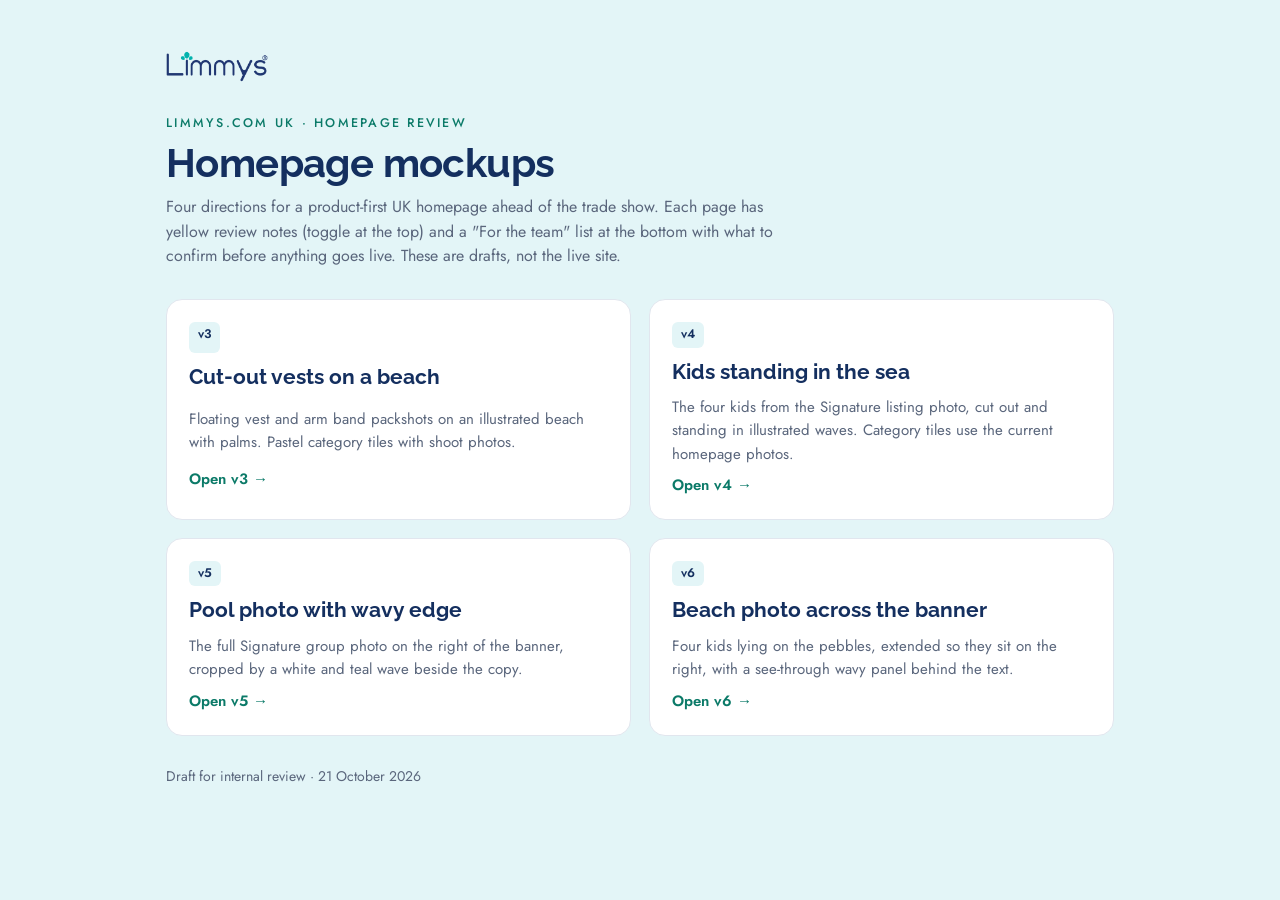
==== index.html @ 27bcca48 "Limmys UK homepage mockups v3 to v6 Co-Authored-By: Claude Opus 5.5 <noreply@anthropic.com>" ====
<!doctype html>
<html lang="en-GB">
<head>
<meta charset="utf-8">
<meta name="viewport" content="width=device-width,initial-scale=1">
<meta name="robots" content="noindex, nofollow">
<title>Limmys UK Homepage Mockups</title>
<link rel="preconnect" href="https://fonts.googleapis.com">
<link rel="preconnect" href="https://fonts.gstatic.com" crossorigin>
<link rel="stylesheet" href="https://fonts.googleapis.com/css2?family=Jost:wght@400;500;600&family=Raleway:wght@700;800&display=swap">
<style>
:root { color-scheme: light; --navy: #142f5f; --teal: #1bbfa2; --teal-ink: #0b7a68; --ink: #1b2740; --muted: #5a667c; --line: #e1e6ee; --sky: #e3f5f7; --paper: #fff; }
* { box-sizing: border-box; }
body { margin: 0; background: var(--sky); color: var(--ink); font-family: "Jost", "Futura", "Segoe UI", sans-serif; font-size: 16px; line-height: 1.55; }
.wrap { max-width: 980px; margin: 0 auto; padding: 48px max(16px, env(safe-area-inset-right, 0px)) 56px max(16px, env(safe-area-inset-left, 0px)); }
img.logo { height: 36px; display: block; margin-bottom: 26px; }
.eyebrow { font-size: 12.5px; letter-spacing: .18em; text-transform: uppercase; color: var(--teal-ink); font-weight: 500; }
h1 { font-family: "Raleway", "Segoe UI", sans-serif; color: var(--navy); font-size: clamp(28px, 4vw, 40px); line-height: 1.1; margin: 6px 0 10px; letter-spacing: -.015em; }
.intro { color: var(--muted); max-width: 40em; margin: 0 0 30px; }
.grid { display: grid; grid-template-columns: repeat(2, minmax(0, 1fr)); gap: 18px; }
a.card { background: var(--paper); border-radius: 16px; padding: 22px; text-decoration: none; color: inherit; display: grid; gap: 8px; border: 1px solid var(--line); transition: transform .15s ease, box-shadow .15s ease; }
a.card:hover { transform: translateY(-2px); box-shadow: 0 10px 24px rgba(20, 47, 95, .1); }
a.card:focus-visible { outline: 3px solid var(--teal); outline-offset: 3px; }
.tag { justify-self: start; font-size: 12.5px; font-weight: 600; color: var(--navy); background: var(--sky); border-radius: 6px; padding: 3px 9px; }
.card h2 { font-family: "Raleway", "Segoe UI", sans-serif; font-size: 21px; color: var(--navy); margin: 0; }
.card p { margin: 0; color: var(--muted); font-size: 15px; }
.card .go { color: var(--teal-ink); font-weight: 600; font-size: 15px; }
.foot { margin-top: 30px; font-size: 14px; color: var(--muted); }
@media (max-width: 640px) { .grid { grid-template-columns: 1fr; } .wrap { padding-top: 32px; } }
</style>
</head>
<body>
<div class="wrap">
  <img class="logo" src="img/logo.png" alt="Limmys" width="102" height="36">
  <span class="eyebrow">limmys.com UK · homepage review</span>
  <h1>Homepage mockups</h1>
  <p class="intro">Four directions for a product-first UK homepage ahead of the trade show. Each page has yellow review notes (toggle at the top) and a "For the team" list at the bottom with what to confirm before anything goes live. These are drafts, not the live site.</p>
  <div class="grid">
    <a class="card" href="v3.html"><span class="tag">v3</span><h2>Cut-out vests on a beach</h2><p>Floating vest and arm band packshots on an illustrated beach with palms. Pastel category tiles with shoot photos.</p><span class="go">Open v3 →</span></a>
    <a class="card" href="v4.html"><span class="tag">v4</span><h2>Kids standing in the sea</h2><p>The four kids from the Signature listing photo, cut out and standing in illustrated waves. Category tiles use the current homepage photos.</p><span class="go">Open v4 →</span></a>
    <a class="card" href="v5.html"><span class="tag">v5</span><h2>Pool photo with wavy edge</h2><p>The full Signature group photo on the right of the banner, cropped by a white and teal wave beside the copy.</p><span class="go">Open v5 →</span></a>
    <a class="card" href="v6.html"><span class="tag">v6</span><h2>Beach photo across the banner</h2><p>Four kids lying on the pebbles, extended so they sit on the right, with a see-through wavy panel behind the text.</p><span class="go">Open v6 →</span></a>
  </div>
  <p class="foot">Draft for internal review · 21 October 2026</p>
</div>
</body>
</html>
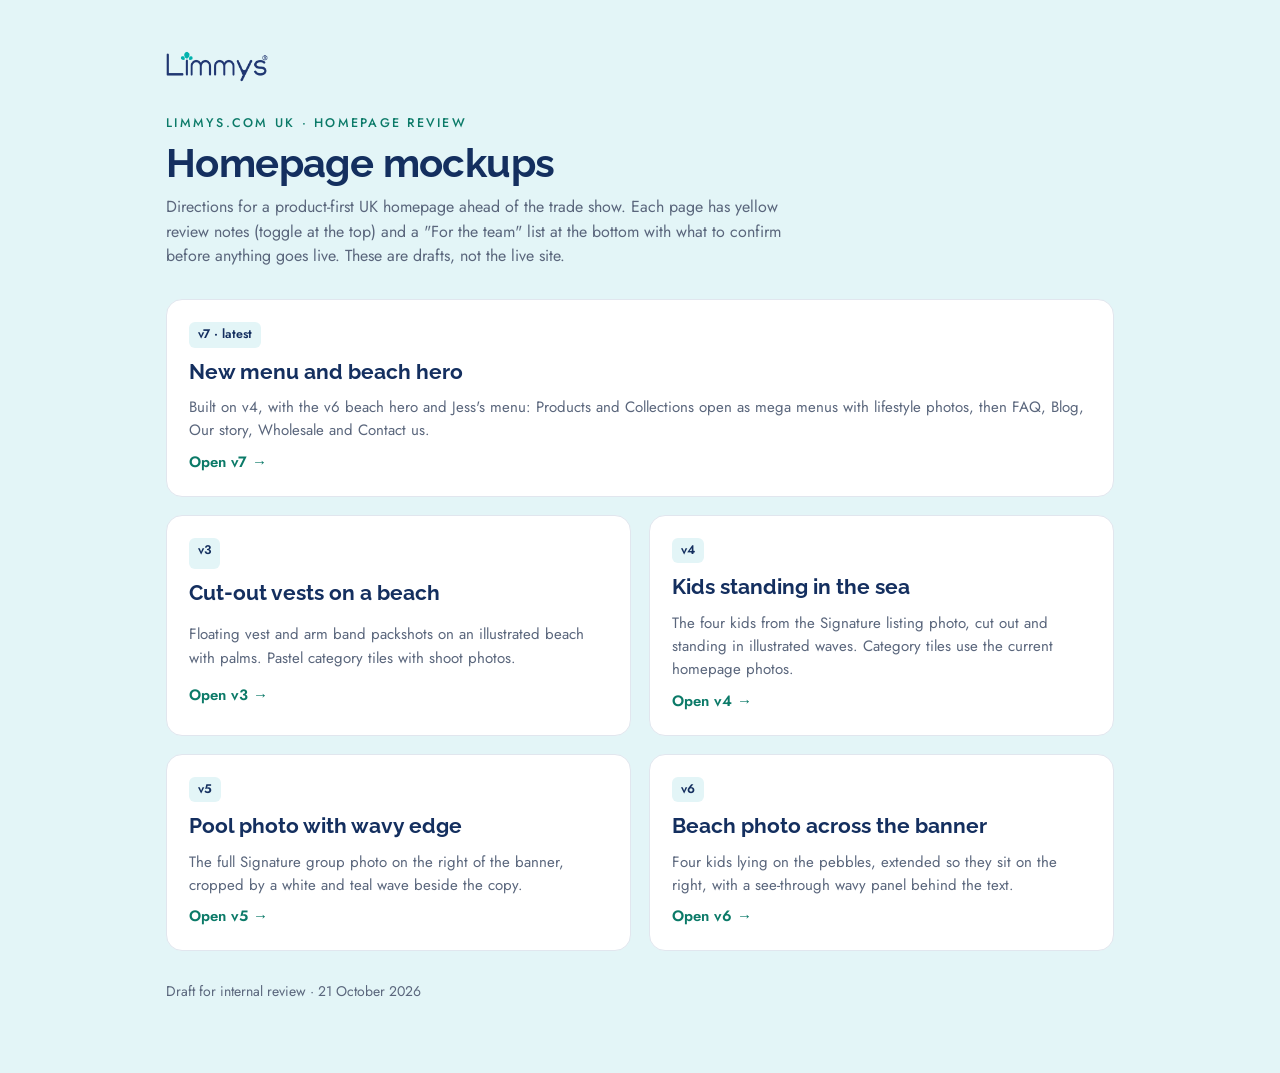
==== commit ace073a1: "Add v7: Jess's menu with mega menus, v6 beach hero Co-Authored-By: Claude Opus 5.5 <noreply@anthropi" ====
--- a/index.html
+++ b/index.html
@@ -34,8 +34,9 @@
   <img class="logo" src="img/logo.png" alt="Limmys" width="102" height="36">
   <span class="eyebrow">limmys.com UK · homepage review</span>
   <h1>Homepage mockups</h1>
-  <p class="intro">Four directions for a product-first UK homepage ahead of the trade show. Each page has yellow review notes (toggle at the top) and a "For the team" list at the bottom with what to confirm before anything goes live. These are drafts, not the live site.</p>
+  <p class="intro">Directions for a product-first UK homepage ahead of the trade show. Each page has yellow review notes (toggle at the top) and a "For the team" list at the bottom with what to confirm before anything goes live. These are drafts, not the live site.</p>
   <div class="grid">
+    <a class="card" href="v7.html" style="grid-column:1 / -1"><span class="tag">v7 · latest</span><h2>New menu and beach hero</h2><p>Built on v4, with the v6 beach hero and Jess's menu: Products and Collections open as mega menus with lifestyle photos, then FAQ, Blog, Our story, Wholesale and Contact us.</p><span class="go">Open v7 →</span></a>
     <a class="card" href="v3.html"><span class="tag">v3</span><h2>Cut-out vests on a beach</h2><p>Floating vest and arm band packshots on an illustrated beach with palms. Pastel category tiles with shoot photos.</p><span class="go">Open v3 →</span></a>
     <a class="card" href="v4.html"><span class="tag">v4</span><h2>Kids standing in the sea</h2><p>The four kids from the Signature listing photo, cut out and standing in illustrated waves. Category tiles use the current homepage photos.</p><span class="go">Open v4 →</span></a>
     <a class="card" href="v5.html"><span class="tag">v5</span><h2>Pool photo with wavy edge</h2><p>The full Signature group photo on the right of the banner, cropped by a white and teal wave beside the copy.</p><span class="go">Open v5 →</span></a>
